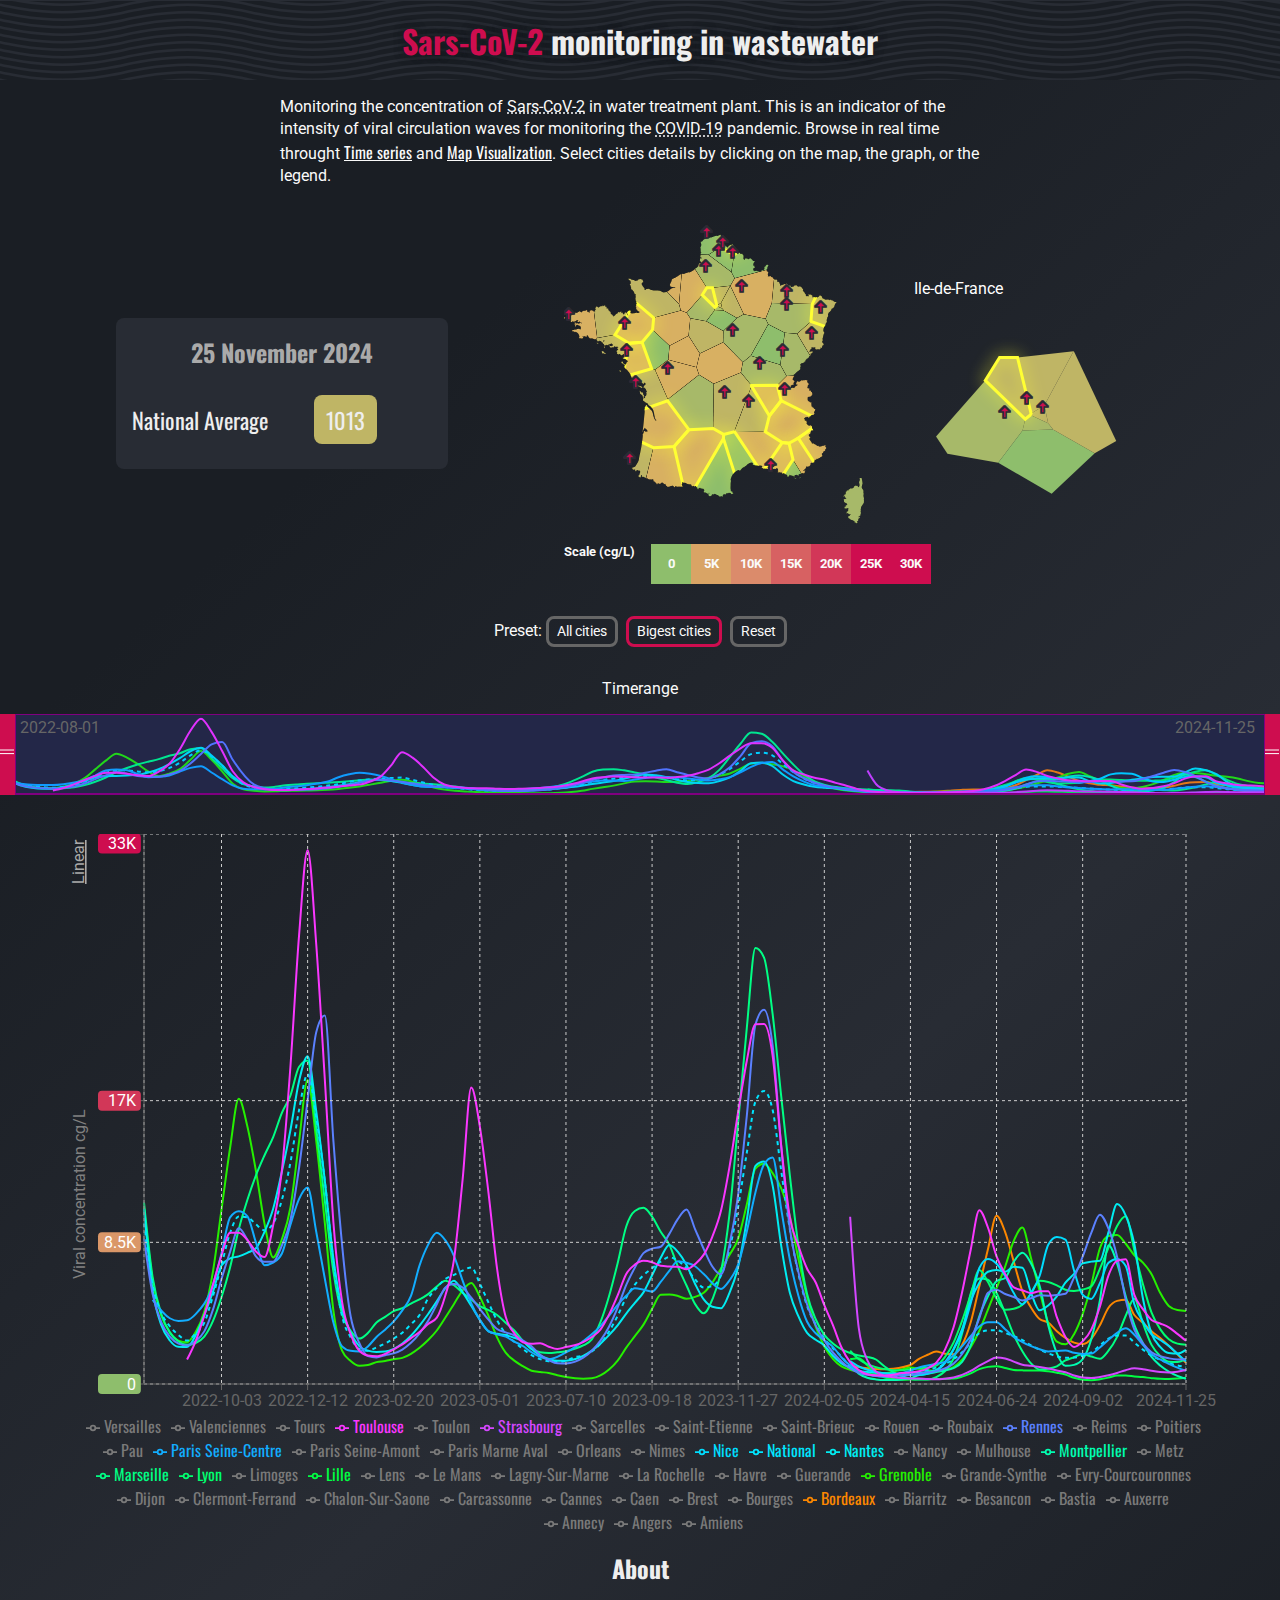
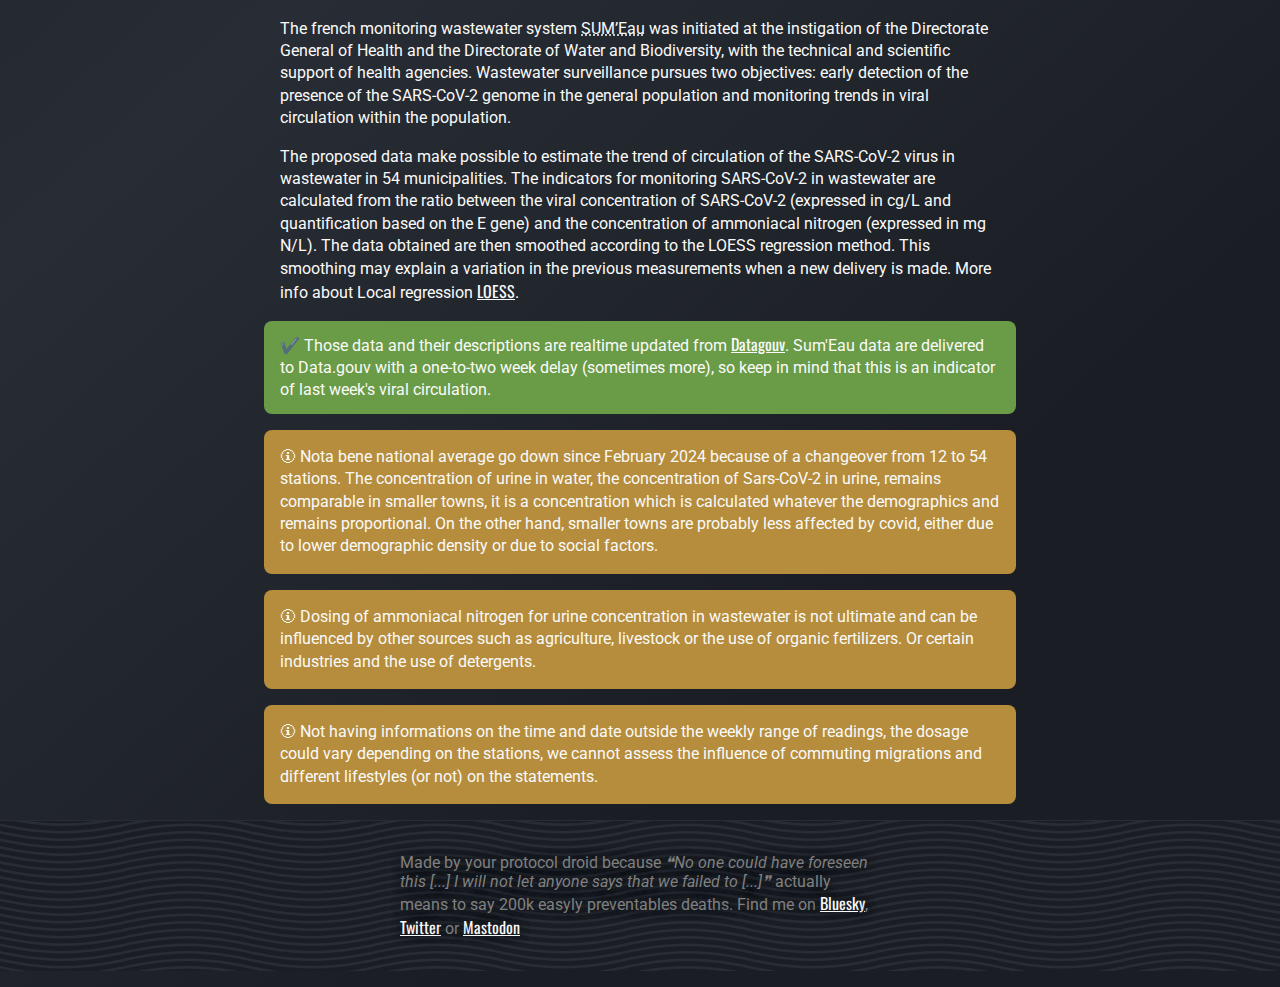
==== covid-wasted-water-france.html @ d2ecc98b "update prod" ====
<!doctype html><html lang="en"><head><meta charset="utf-8"/><link rel="icon" href="/favicon.ico"/><meta name="viewport" content="width=device-width,initial-scale=1"/><meta name="theme-color" content="#1a1e24"/><meta name="description" content="Un graphique en ligne pour surveiller la concentration de Sars-Cov-2 covid-19 dans les relevés des eaux usées de différentes villes de France"/><meta name="keywords" content="covid-19, Sars-CoV-2, eaux-usées, qualité de l'eau, dataviz"/><meta name="abstract" content="Un graphique en temps réel pour la surveillance de la concentration de
      Sars-CoV-2 dans les eaux usées. C'est un indicateur de l'intensité des
      vagues de circulation virale pour le suivi de pandémie de Covid-19 en
      France."/><meta name="image" content="https://z8po.github.io/covid-wasted-water-france/preview.png"/><meta property="og:title" content="Surveillance du Sars-Cov-2 dans les eaux usées"/><meta property="og:description" content="Un graphique en ligne pour surveiller la concentration de Sars-Cov-2 covid-19 dans les relevés des eaux usées de différentes villes de France"/><meta property="og:image" content="https://z8po.github.io/covid-wasted-water-france/preview.png"/><meta property="og:url" content="https://z8po.github.io/covid-wasted-water-france"/><meta property="twitter:card" content="summary"/><meta property="twitter:title" content="Surveillance du Sars-Cov-2 dans les eaux usées"/><meta property="twitter:description" content="Un graphique en ligne pour surveiller la concentration de Sars-Cov-2 covid-19 dans les relevés des eaux usées de différentes villes de France"/><meta property="twitter:image" content="https://z8po.github.io/covid-wasted-water-france/preview.png"/><meta property="twitter:image:alt" content="un graphique en ligne de couleurs vive avec le taux de covid en fonction du temps pour chaques villes de france"/><meta property="twitter:creator" content="@z8po"/><meta property="twitter:site" content="@z8po"/><meta property="twitter:url" content="https://z8po.github.io/covid-wasted-water-france"/><link rel="apple-touch-icon" href="/logo192.png"/><link rel="manifest" href="/manifest.json"/><title>Surveillance du Sars-Cov-2 dans les eaux usées</title><script type="application/ld+json">{
        "@context": "https://schema.org",
        "@type": "WebPage",
        "schemaVersion": "https://schema.org/docs/releases.html#v27.0",
        "url": "https://z8po.github.io/covid-wasted-water-france",
        "name": "Surveillance du Sars-Cov-2 dans les eaux usées",
        "about": [
          {
            "@type": "InfectiousDisease",
            "name": "Covid-19",
            "infectiousAgentClass": "classe 3",
            "infectiousAgent": "Sars-CoV-2",
            "transmissionMethod": "airborn",
            "description": "Le SARS-CoV-2, soit coronavirus 2 du syndrome respiratoire aigu sévère, est le virus responsable de la Covid-19. Son acronyme est parfois partiellement francisé en SRAS-CoV-2. Ce coronavirus hautement pathogène a été découvert en décembre 2019 dans la ville de Wuhan."
          },
          {
            "@type": "Thing",
            "name": "Eaux usées",
            "description": "les eaux usées rejetées par l'humain permettent de faire des analyses"
          },
          {
            "@type": "Thing",
            "name": "Graphique en ligne",
            "description": "visualisation graphique d'une jeu de données temporel"
          }
        ],
        "description": "Un graphique en ligne pour surveiller la concentration de Sars-Cov-2 covid-19 dans les revelés des eaux usées de différentes villes de France",
        "abstract": "Un graphique en temps réel pour la surveillance de la concentration de
        Sars-CoV-2 dans les eaux usées. C'est un indicateur de l'intensité des
        vagues de circulation virale pour le suivi de pandémie de Covid-19 en
        France.",
        "image": "https://z8po.github.io/covid-wasted-water-france/preview.png",
        "specialty": ["épidémiologie", "qualité de l'eau", "data science"],
        "keywords": [
          "covid-19",
          "Sars-CoV-2",
          "eaux-usées",
          "qualité de l'eau",
          "dataviz"
        ],
        "Audience": {
          "@type": "Audience",
          "audienceType": "veille sur le covid-19, les analystes, les médecins, les sociologues, les épidémiologistes",
          "description": "les professionnels ou particuliers interessées par les enjeux sanitaires et sociaux du covid",
          "geographicArea": {
            "@type": "AdministrativeArea",
            "name": "France"
          }
        },
        "countryOfOrigin": {
          "@type": "Country",
          "name": "France"
        },
        "author": {
          "@type": "Person",
          "name": "z8po",
          "image": "z8po.github.io/covid-wasted-water-france/z8po.png",
          "sameAs": ["https://x.com/z8po", "https://github.com/z8po"],
          "jobTitle": "Développeur",
          "description": "Développeur et spécialiste des humanités numériques",
          "hasOccupation": [
            {
              "@type": "Occupation",
              "name": "Développeur",
              "description": "Un développeur est un professionnel qui conçoit, crée et implémente le traitement de données et l'interface utilisateur d'une application. Il utilise des langages de programmation."
            },
            {
              "@type": "Occupation",
              "name": "Spécialiste des humanités numériques",
              "description": "Un spécialiste de l'information dans les humanités numériques est un professionnel qui possède une expertise dans l'organization, la gestion et l'accès à l'information ainsi que l'influence des technologies de l'information et de la communication sur la société."
            }
          ]
        }
      }</script><script defer="defer" src="/static/js/main.449e934a.js"></script><link href="/static/css/main.4b552368.css" rel="stylesheet"></head><body><noscript>Il est nécessaire d'activer JavaScript pour le rendu graphique.</noscript><div id="root"></div></body></html>
---- static/css/main.4b552368.css ----
@import url(https://fonts.googleapis.com/css?family=Roboto&display=swap);@import url(https://fonts.googleapis.com/css?family=Oswald&display=swap);:root{--primary-background:#1a1e24;--secondary-background:#282c34;--primary-color:#ce0d4f;--secondary-color:#242849;--primary-text:#fafafa;--secondary-text:#aaa;--third-text:#666;--green:#6a9c47;--yellow:#b68d3c;--wave:url("data:image/svg+xml, %3Csvg xmlns='http://www.w3.org/2000/svg' width='100%' height='30' viewBox='0 0 1000 120'%3E%3Cg fill='transparent' stroke='rgb(40, 44, 52)' stroke-width='10' %3E%3Cpath d='M-500 75c0 0 125-30 250-30S0 75 0 75s125 30 250 30s250-30 250-30s125-30 250-30s250 30 250 30s125 30 250 30s250-30 250-30'/%3E%3Cpath d='M-500 45c0 0 125-30 250-30S0 45 0 45s125 30 250 30s250-30 250-30s125-30 250-30s250 30 250 30s125 30 250 30s250-30 250-30'/%3E%3Cpath d='M-500 105c0 0 125-30 250-30S0 105 0 105s125 30 250 30s250-30 250-30s125-30 250-30s250 30 250 30s125 30 250 30s250-30 250-30'/%3E%3Cpath d='M-500 15c0 0 125-30 250-30S0 15 0 15s125 30 250 30s250-30 250-30s125-30 250-30s250 30 250 30s125 30 250 30s250-30 250-30'/%3E%3Cpath d='M-500-15c0 0 125-30 250-30S0-15 0-15s125 30 250 30s250-30 250-30s125-30 250-30s250 30 250 30s125 30 250 30s250-30 250-30'/%3E%3Cpath d='M-500 135c0 0 125-30 250-30S0 135 0 135s125 30 250 30s250-30 250-30s125-30 250-30s250 30 250 30s125 30 250 30s250-30 250-30'/%3E%3C/g%3E%3C/svg%3E");--wave-color:url("data:image/svg+xml, %3Csvg xmlns='http://www.w3.org/2000/svg' width='100%' height='30' viewBox='0 0 1000 120'%3E%3Cg fill='transparent' stroke='rgb(50, 54, 62)' stroke-width='18' %3E%3Cpath d='M-500 75c0 0 125-30 250-30S0 75 0 75s125 30 250 30s250-30 250-30s125-30 250-30s250 30 250 30s125 30 250 30s250-30 250-30'/%3E%3Cpath d='M-500 45c0 0 125-30 250-30S0 45 0 45s125 30 250 30s250-30 250-30s125-30 250-30s250 30 250 30s125 30 250 30s250-30 250-30'/%3E%3Cpath  d='M-500 105c0 0 125-30 250-30S0 105 0 105s125 30 250 30s250-30 250-30s125-30 250-30s250 30 250 30s125 30 250 30s250-30 250-30'/%3E%3Cpath stroke='rgb(206, 13, 79)' d='M-500 15c0 0 125-30 250-30S0 15 0 15s125 30 250 30s250-30 250-30s125-30 250-30s250 30 250 30s125 30 250 30s250-30 250-30'/%3E%3Cpath  d='M-500-15c0 0 125-30 250-30S0-15 0-15s125 30 250 30s250-30 250-30s125-30 250-30s250 30 250 30s125 30 250 30s250-30 250-30'/%3E%3Cpath stroke='rgb(206, 13, 79)' d='M-500 135c0 0 125-30 250-30S0 135 0 135s125 30 250 30s250-30 250-30s125-30 250-30s250 30 250 30s125 30 250 30s250-30 250-30'/%3E%3C/g%3E%3C/svg%3E")}body,html{height:100%}body{-webkit-font-smoothing:antialiased;-moz-osx-font-smoothing:grayscale;display:flex;flex-direction:column;font-family:Roboto;margin:0}#root{background:linear-gradient(138deg,#1a1e24 20%,#282c34 50%,#1a1e24 80%);background:linear-gradient(138deg,var(--primary-background) 20%,var(--secondary-background) 50%,var(--primary-background) 80%);flex:1 0 auto}.recharts-responsive-container{margin:0 auto;overflow:visible;transition:all .1s linear}.recharts-default-tooltip{background:#1a1e24;background:var(--primary-background);border:1px solid #ccc;border-radius:.4rem;box-shadow:.1em .1em 5em 0 #00000080;padding:.9rem 1rem;text-align:left;width:210px;& .recharts-tooltip-label{font-weight:700;margin:0 auto .4rem 0;padding:0;text-align:center}& .recharts-tooltip-item-list{margin:0 auto;padding:0 .5rem;& .recharts-tooltip-item{font-size:.8rem;list-style:none;margin-bottom:.3rem;margin-right:.5rem;&.recharts-tooltip-item-highlight{background-color:#282c34;background-color:var(--secondary-background)}& .recharts-tooltip-item-circle{border-radius:.5rem;display:inline-block;height:.5rem;width:2rem}& .recharts-tooltip-item-name{color:#fafafa;color:var(--primary-text);padding:0 .25rem;width:50px}& .recharts-tooltip-item-value{border-radius:5px;color:#fafafa;color:var(--primary-text);float:right;font-weight:700;padding:.2rem .5rem;text-align:right}}}}.recharts-legend-item-text,.recharts-surface path,.recharts-tooltip-item-name{font-family:Oswald;text-transform:capitalize;transition:all .2s linear;-webkit-user-select:none;user-select:none}.recharts-default-legend li{cursor:pointer}.recharts-brush{&>rect:first-child{fill:#1a1e24;fill:var(--primary-background);fill-opacity:1}& .recharts-brush-slide{fill:#282c34;fill:var(--secondary-background);fill-opacity:1}}.desactivated{display:none}:not(.minimap){.recharts-line:not(.desactivated){& path{transition:stroke-width .2s linear,stroke .2s linear}&:has(+.recharts-active-dot:hover){& path{stroke-width:10}}&:hover{& path{stroke-width:10}}}}.recharts-reference-line text{fill:#1a1e24;fill:var(--primary-background);display:none;font-size:.7rem;font-style:italic;text-transform:none;& tspan{fill:#fafafa;fill:var(--primary-text)}}.scale-switch{fill:#aaa;fill:var(--secondary-text);cursor:pointer;text-decoration:underline;text-transform:capitalize;transform:all 1s linear;&:hover{fill:#fafafa;fill:var(--primary-text)}}.dashboard{display:flex;flex-wrap:wrap;& .graph{flex-grow:1;min-width:60%}& .carto{align-items:center;display:flex;flex-grow:1;flex-wrap:wrap;justify-content:space-evenly;margin:0 auto 2rem;width:100%;& .info{background:#282c34;background:var(--secondary-background);border-radius:.5rem;color:#fafafa;color:var(--primary-text);padding:1rem;width:300px;& .date{color:#aaa;color:var(--secondary-text);display:inline-block;font-family:Oswald;font-size:1.5rem;font-weight:700;margin:0 0 1.5rem;vertical-align:sub}}& .carto-legend{color:#fafafa;color:var(--primary-text);display:flex;font-size:.8rem;font-weight:700;margin-top:1rem;& .carto-legend-title{margin-right:1rem}& .carto-legend-element{& .carto-legend-scale{cursor:mark;display:inline-block;height:2.5rem;line-height:2.5rem;vertical-align:top;vertical-align:center;width:2.5rem}}}}}.minimap{background:#282c34;background:var(--secondary-background);margin-bottom:2.5rem;margin-top:1rem;width:100%;& .brush-bar{margin-left:-50%;margin-top:-80px;position:absolute}& .handle{fill:#ce0d4f;fill:var(--primary-color)}}.france-svg{min-height:320px;width:300px;& text.france-svg-label{text-anchor:end;fill:#ce0d4f;fill:var(--primary-color);stroke:#282c34;stroke:var(--secondary-background);stroke-width:1;cursor:pointer;font-size:1rem;font-weight:700;text-transform:capitalize;& tspan.label-city{fill:#f9248b;font-family:Oswald;font-weight:700}}& .station{cursor:pointer;transition:fill .3s,stroke .3s;&.activated,&.selected{transition:fill .3s,stroke .3s}}& .station-neon{fill:none;stroke:#ff30;stroke-width:3px;cursor:pointer;transition:fill .3s,stroke .3s;&.selected{stroke:#ff3}&.activated,&.selected{filter:url(#neon);transition:fill .3s,stroke .3s}&.activated{stroke:#ff6}}}.idf-svg{min-height:250px}.counter{align-items:center;color:#eee;display:flex;font-family:Oswald;margin-bottom:.5rem;min-height:3.2rem;width:300px;& .city,& .concentration{font-size:1.4rem;opacity:0;text-transform:capitalize;transition:all 1s}& .city{var(--primary-text)-space:nowrap;flex-basis:50%;opacity:100%;text-align:right}& .concentration{border-radius:.5rem;display:inline-block;margin-left:2rem;opacity:100%;padding:.5rem .75rem}}p{&.info{background:#6a9c47;background:var(--green);padding:.75rem 1rem}&.info,&.warn{border-radius:.5rem;max-width:720px}&.warn{background:#b68d3c;background:var(--yellow);padding:1rem}}text{font-family:Roboto}a{color:#fafafa;color:var(--primary-text)}a,h1,h2,h3{font-family:Oswald}h1,h2,h3{color:#eee;margin:0 auto;padding:1rem}p{color:#fafafa;color:var(--primary-text);line-height:1.4rem;margin:1rem auto;max-width:720px;padding:0 1rem;text-align:left}@keyframes wavecolor{0%{background-image:url("data:image/svg+xml, %3Csvg xmlns='http://www.w3.org/2000/svg' width='100%' height='30' viewBox='0 0 1000 120'%3E%3Cg fill='transparent' stroke='rgb(40, 44, 52)' stroke-width='10' %3E%3Cpath d='M-500 75c0 0 125-30 250-30S0 75 0 75s125 30 250 30s250-30 250-30s125-30 250-30s250 30 250 30s125 30 250 30s250-30 250-30'/%3E%3Cpath d='M-500 45c0 0 125-30 250-30S0 45 0 45s125 30 250 30s250-30 250-30s125-30 250-30s250 30 250 30s125 30 250 30s250-30 250-30'/%3E%3Cpath d='M-500 105c0 0 125-30 250-30S0 105 0 105s125 30 250 30s250-30 250-30s125-30 250-30s250 30 250 30s125 30 250 30s250-30 250-30'/%3E%3Cpath d='M-500 15c0 0 125-30 250-30S0 15 0 15s125 30 250 30s250-30 250-30s125-30 250-30s250 30 250 30s125 30 250 30s250-30 250-30'/%3E%3Cpath d='M-500-15c0 0 125-30 250-30S0-15 0-15s125 30 250 30s250-30 250-30s125-30 250-30s250 30 250 30s125 30 250 30s250-30 250-30'/%3E%3Cpath d='M-500 135c0 0 125-30 250-30S0 135 0 135s125 30 250 30s250-30 250-30s125-30 250-30s250 30 250 30s125 30 250 30s250-30 250-30'/%3E%3C/g%3E%3C/svg%3E");background-image:var(--wave)}50%{background-image:url("data:image/svg+xml, %3Csvg xmlns='http://www.w3.org/2000/svg' width='100%' height='30' viewBox='0 0 1000 120'%3E%3Cg fill='transparent' stroke='rgb(40, 44, 52)' stroke-width='10' %3E%3Cpath d='M-500 75c0 0 125-30 250-30S0 75 0 75s125 30 250 30s250-30 250-30s125-30 250-30s250 30 250 30s125 30 250 30s250-30 250-30'/%3E%3Cpath d='M-500 45c0 0 125-30 250-30S0 45 0 45s125 30 250 30s250-30 250-30s125-30 250-30s250 30 250 30s125 30 250 30s250-30 250-30'/%3E%3Cpath d='M-500 105c0 0 125-30 250-30S0 105 0 105s125 30 250 30s250-30 250-30s125-30 250-30s250 30 250 30s125 30 250 30s250-30 250-30'/%3E%3Cpath d='M-500 15c0 0 125-30 250-30S0 15 0 15s125 30 250 30s250-30 250-30s125-30 250-30s250 30 250 30s125 30 250 30s250-30 250-30'/%3E%3Cpath d='M-500-15c0 0 125-30 250-30S0-15 0-15s125 30 250 30s250-30 250-30s125-30 250-30s250 30 250 30s125 30 250 30s250-30 250-30'/%3E%3Cpath d='M-500 135c0 0 125-30 250-30S0 135 0 135s125 30 250 30s250-30 250-30s125-30 250-30s250 30 250 30s125 30 250 30s250-30 250-30'/%3E%3C/g%3E%3C/svg%3E");background-image:var(--wave)}55%{background-image:url("data:image/svg+xml, %3Csvg xmlns='http://www.w3.org/2000/svg' width='100%' height='30' viewBox='0 0 1000 120'%3E%3Cg fill='transparent' stroke='rgb(50, 54, 62)' stroke-width='18' %3E%3Cpath d='M-500 75c0 0 125-30 250-30S0 75 0 75s125 30 250 30s250-30 250-30s125-30 250-30s250 30 250 30s125 30 250 30s250-30 250-30'/%3E%3Cpath d='M-500 45c0 0 125-30 250-30S0 45 0 45s125 30 250 30s250-30 250-30s125-30 250-30s250 30 250 30s125 30 250 30s250-30 250-30'/%3E%3Cpath  d='M-500 105c0 0 125-30 250-30S0 105 0 105s125 30 250 30s250-30 250-30s125-30 250-30s250 30 250 30s125 30 250 30s250-30 250-30'/%3E%3Cpath stroke='rgb(206, 13, 79)' d='M-500 15c0 0 125-30 250-30S0 15 0 15s125 30 250 30s250-30 250-30s125-30 250-30s250 30 250 30s125 30 250 30s250-30 250-30'/%3E%3Cpath  d='M-500-15c0 0 125-30 250-30S0-15 0-15s125 30 250 30s250-30 250-30s125-30 250-30s250 30 250 30s125 30 250 30s250-30 250-30'/%3E%3Cpath stroke='rgb(206, 13, 79)' d='M-500 135c0 0 125-30 250-30S0 135 0 135s125 30 250 30s250-30 250-30s125-30 250-30s250 30 250 30s125 30 250 30s250-30 250-30'/%3E%3C/g%3E%3C/svg%3E");background-image:var(--wave-color)}70%{background-image:url("data:image/svg+xml, %3Csvg xmlns='http://www.w3.org/2000/svg' width='100%' height='30' viewBox='0 0 1000 120'%3E%3Cg fill='transparent' stroke='rgb(40, 44, 52)' stroke-width='10' %3E%3Cpath d='M-500 75c0 0 125-30 250-30S0 75 0 75s125 30 250 30s250-30 250-30s125-30 250-30s250 30 250 30s125 30 250 30s250-30 250-30'/%3E%3Cpath d='M-500 45c0 0 125-30 250-30S0 45 0 45s125 30 250 30s250-30 250-30s125-30 250-30s250 30 250 30s125 30 250 30s250-30 250-30'/%3E%3Cpath d='M-500 105c0 0 125-30 250-30S0 105 0 105s125 30 250 30s250-30 250-30s125-30 250-30s250 30 250 30s125 30 250 30s250-30 250-30'/%3E%3Cpath d='M-500 15c0 0 125-30 250-30S0 15 0 15s125 30 250 30s250-30 250-30s125-30 250-30s250 30 250 30s125 30 250 30s250-30 250-30'/%3E%3Cpath d='M-500-15c0 0 125-30 250-30S0-15 0-15s125 30 250 30s250-30 250-30s125-30 250-30s250 30 250 30s125 30 250 30s250-30 250-30'/%3E%3Cpath d='M-500 135c0 0 125-30 250-30S0 135 0 135s125 30 250 30s250-30 250-30s125-30 250-30s250 30 250 30s125 30 250 30s250-30 250-30'/%3E%3C/g%3E%3C/svg%3E");background-image:var(--wave)}to{background-image:url("data:image/svg+xml, %3Csvg xmlns='http://www.w3.org/2000/svg' width='100%' height='30' viewBox='0 0 1000 120'%3E%3Cg fill='transparent' stroke='rgb(40, 44, 52)' stroke-width='10' %3E%3Cpath d='M-500 75c0 0 125-30 250-30S0 75 0 75s125 30 250 30s250-30 250-30s125-30 250-30s250 30 250 30s125 30 250 30s250-30 250-30'/%3E%3Cpath d='M-500 45c0 0 125-30 250-30S0 45 0 45s125 30 250 30s250-30 250-30s125-30 250-30s250 30 250 30s125 30 250 30s250-30 250-30'/%3E%3Cpath d='M-500 105c0 0 125-30 250-30S0 105 0 105s125 30 250 30s250-30 250-30s125-30 250-30s250 30 250 30s125 30 250 30s250-30 250-30'/%3E%3Cpath d='M-500 15c0 0 125-30 250-30S0 15 0 15s125 30 250 30s250-30 250-30s125-30 250-30s250 30 250 30s125 30 250 30s250-30 250-30'/%3E%3Cpath d='M-500-15c0 0 125-30 250-30S0-15 0-15s125 30 250 30s250-30 250-30s125-30 250-30s250 30 250 30s125 30 250 30s250-30 250-30'/%3E%3Cpath d='M-500 135c0 0 125-30 250-30S0 135 0 135s125 30 250 30s250-30 250-30s125-30 250-30s250 30 250 30s125 30 250 30s250-30 250-30'/%3E%3C/g%3E%3C/svg%3E");background-image:var(--wave)}}footer,h1{animation:wavecolor 30s infinite;background:#1a1e24;background:var(--primary-background);background-image:url("data:image/svg+xml, %3Csvg xmlns='http://www.w3.org/2000/svg' width='100%' height='30' viewBox='0 0 1000 120'%3E%3Cg fill='transparent' stroke='rgb(40, 44, 52)' stroke-width='10' %3E%3Cpath d='M-500 75c0 0 125-30 250-30S0 75 0 75s125 30 250 30s250-30 250-30s125-30 250-30s250 30 250 30s125 30 250 30s250-30 250-30'/%3E%3Cpath d='M-500 45c0 0 125-30 250-30S0 45 0 45s125 30 250 30s250-30 250-30s125-30 250-30s250 30 250 30s125 30 250 30s250-30 250-30'/%3E%3Cpath d='M-500 105c0 0 125-30 250-30S0 105 0 105s125 30 250 30s250-30 250-30s125-30 250-30s250 30 250 30s125 30 250 30s250-30 250-30'/%3E%3Cpath d='M-500 15c0 0 125-30 250-30S0 15 0 15s125 30 250 30s250-30 250-30s125-30 250-30s250 30 250 30s125 30 250 30s250-30 250-30'/%3E%3Cpath d='M-500-15c0 0 125-30 250-30S0-15 0-15s125 30 250 30s250-30 250-30s125-30 250-30s250 30 250 30s125 30 250 30s250-30 250-30'/%3E%3Cpath d='M-500 135c0 0 125-30 250-30S0 135 0 135s125 30 250 30s250-30 250-30s125-30 250-30s250 30 250 30s125 30 250 30s250-30 250-30'/%3E%3C/g%3E%3C/svg%3E");background-image:var(--wave);border-top:1px solid #282c34;border-top:1px solid var(--secondary-background);text-shadow:0 0 5px #1a1e24,0 0 8px #1a1e24,0 0 10px #1a1e24;text-shadow:0 0 5px var(--primary-background),0 0 8px var(--primary-background),0 0 10px var(--primary-background)}h1{& span{color:#ce0d4f;color:var(--primary-color)}}footer{& div{color:gray;margin:auto auto 1rem;max-width:480px;padding:2rem}}.preset{color:#fafafa;color:var(--primary-text);margin-bottom:2rem;& .reset{background:none;border:3px solid #666;border-radius:.5rem;color:#fafafa;color:var(--primary-text);cursor:pointer;display:inline-block;font-family:Roboto;font-size:.9rem;font-style:normal;margin-left:.25rem;padding:.25rem .5rem;transition:all .2s linear;&:hover{border:3px solid #fafafa;border:3px solid var(--primary-text)}}& .selected{border:3px solid #ce0d4f;border:3px solid var(--primary-color)}}@media screen and (min-width:0px){abbr[data-title]{position:relative;-webkit-text-decoration:underline dotted;text-decoration:underline dotted}abbr[data-title]:focus:after,abbr[data-title]:hover:after{var(--primary-text)-space:nowrap;background-color:#1e1e1e;border-radius:3px;bottom:-30px;box-shadow:1px 1px 5px 0 #0006;color:#fff;content:attr(data-title);font-size:14px;left:0;padding:3px 5px;position:absolute;width:auto}}@media screen and (min-width:600px){.recharts-reference-line text{display:block;font-size:.7rem}}@media screen and (min-width:800px){.recharts-reference-line text{display:block;font-size:.9rem}.dashboard{& .carto{flex-grow:0}}}.App{text-align:center}.App-logo{height:40vmin;pointer-events:none}@media (prefers-reduced-motion:no-preference){.App-logo{animation:App-logo-spin 20s linear infinite}}.App-header{align-items:center;background-color:#282c34;color:#fff;display:flex;flex-direction:column;font-size:calc(10px + 2vmin);justify-content:center;min-height:100vh}.App-link{color:#61dafb}@keyframes App-logo-spin{0%{transform:rotate(0deg)}to{transform:rotate(1turn)}}
/*# sourceMappingURL=main.4b552368.css.map*/
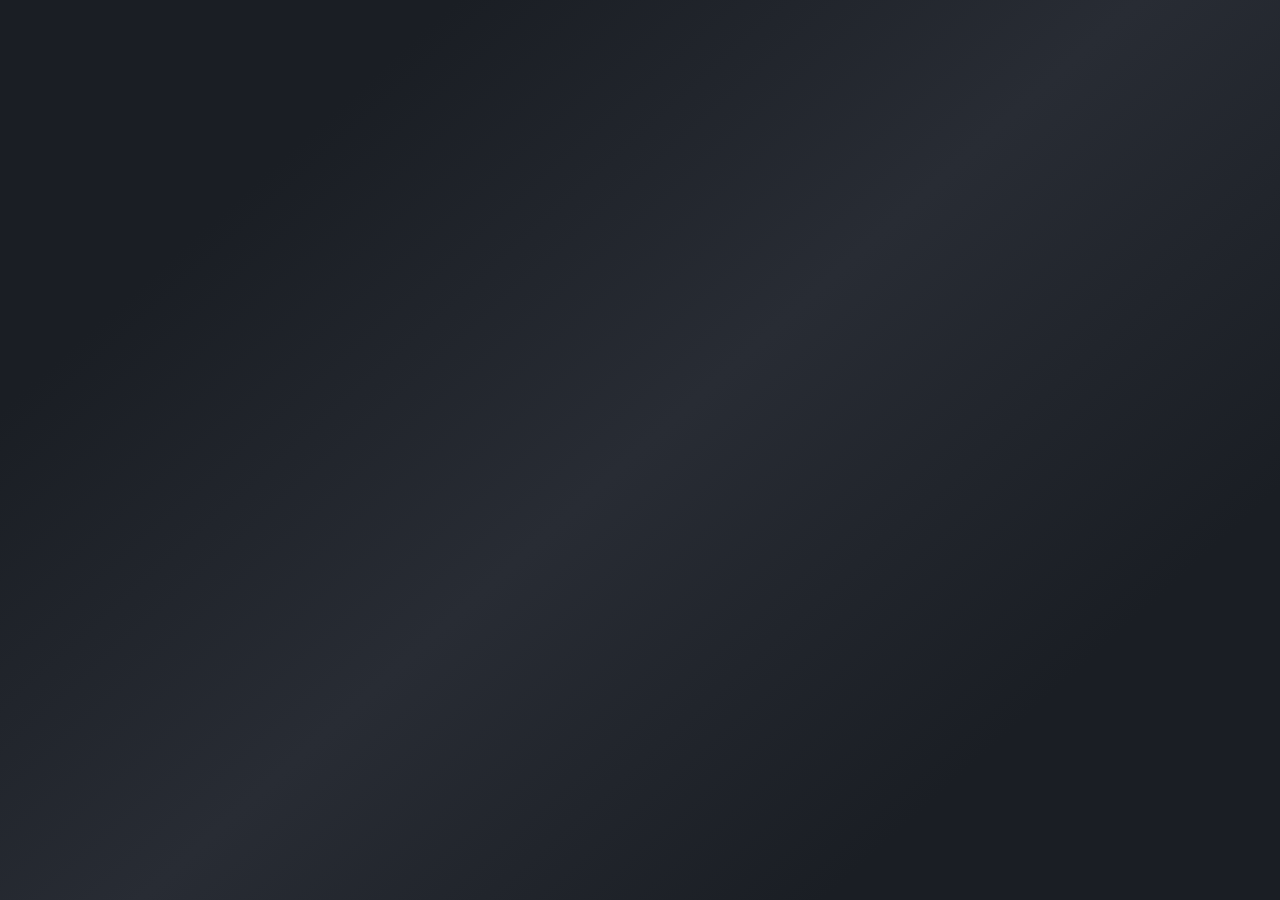
==== commit 4dea1c24: "update prod" ====
--- a/covid-wasted-water-france.html
+++ b/covid-wasted-water-france.html
@@ -74,4 +74,4 @@
             }
           ]
         }
-      }</script><script defer="defer" src="/static/js/main.449e934a.js"></script><link href="/static/css/main.4b552368.css" rel="stylesheet"></head><body><noscript>Il est nécessaire d'activer JavaScript pour le rendu graphique.</noscript><div id="root"></div></body></html>+      }</script><script defer="defer" src="/static/js/main.6fdefda2.js"></script><link href="/static/css/main.a387c716.css" rel="stylesheet"></head><body><noscript>Il est nécessaire d'activer JavaScript pour le rendu graphique.</noscript><div id="root"></div></body></html>--- a/static/css/main.a387c716.css
+++ b/static/css/main.a387c716.css
@@ -0,0 +1,2 @@
+@import url(https://fonts.googleapis.com/css?family=Roboto&display=swap);@import url(https://fonts.googleapis.com/css?family=Oswald&display=swap);:root{--primary-background:#1a1e24;--secondary-background:#282c34;--primary-color:#ce0d4f;--secondary-color:#242849;--primary-text:#fafafa;--secondary-text:#aaa;--third-text:#666;--green:#6a9c47;--yellow:#b68d3c;--waves:url(/static/media/wavess.252c75428f8b0a82afa8.svg)}body,html{height:100%}body{-webkit-font-smoothing:antialiased;-moz-osx-font-smoothing:grayscale;display:flex;flex-direction:column;font-family:Roboto;margin:0}#root{background:linear-gradient(138deg,#1a1e24 20%,#282c34 50%,#1a1e24 80%);background:linear-gradient(138deg,var(--primary-background) 20%,var(--secondary-background) 50%,var(--primary-background) 80%);flex:1 0 auto}.recharts-responsive-container{margin:0 auto;overflow:visible;transition:all .1s linear}.recharts-default-tooltip{background:#1a1e24;background:var(--primary-background);border:1px solid #ccc;border-radius:.4rem;box-shadow:.1em .1em 5em 0 #00000080;padding:.9rem 1rem;text-align:left;width:210px;& .recharts-tooltip-label{font-weight:700;margin:0 auto .4rem 0;padding:0;text-align:center}& .recharts-tooltip-item-list{margin:0 auto;padding:0 .5rem;& .recharts-tooltip-item{font-size:.8rem;list-style:none;margin-bottom:.3rem;margin-right:.5rem;&.recharts-tooltip-item-highlight{background-color:#282c34;background-color:var(--secondary-background)}& .recharts-tooltip-item-circle{border-radius:.5rem;display:inline-block;height:.5rem;width:2rem}& .recharts-tooltip-item-name{color:#fafafa;color:var(--primary-text);padding:0 .25rem;width:50px}& .recharts-tooltip-item-value{border-radius:5px;color:#fafafa;color:var(--primary-text);float:right;font-weight:700;padding:.2rem .5rem;text-align:right}}}}.recharts-legend-item-text,.recharts-surface path,.recharts-tooltip-item-name{font-family:Oswald;text-transform:capitalize;transition:all .2s linear;-webkit-user-select:none;user-select:none}.recharts-default-legend li{cursor:pointer}.recharts-brush{&>rect:first-child{fill:#1a1e24;fill:var(--primary-background);fill-opacity:1}& .recharts-brush-slide{fill:#282c34;fill:var(--secondary-background);fill-opacity:1}}.desactivated{display:none}:not(.minimap){.recharts-line:not(.desactivated){& path{transition:stroke-width .2s linear,stroke .2s linear}&:has(+.recharts-active-dot:hover){& path{stroke-width:10}}&:hover{& path{stroke-width:10}}}}.recharts-reference-line text{fill:#1a1e24;fill:var(--primary-background);display:none;font-size:.7rem;font-style:italic;text-transform:none;& tspan{fill:#fafafa;fill:var(--primary-text)}}.scale-switch{fill:#aaa;fill:var(--secondary-text);cursor:pointer;text-decoration:underline;text-transform:capitalize;transform:all 1s linear;&:hover{fill:#fafafa;fill:var(--primary-text)}}.dashboard{display:flex;flex-wrap:wrap;& .graph{flex-grow:1;min-width:60%}& .carto{align-items:center;display:flex;flex-grow:1;flex-wrap:wrap;justify-content:space-evenly;margin:0 auto 2rem;width:100%;& .info{background:#282c34;background:var(--secondary-background);border-radius:.5rem;color:#fafafa;color:var(--primary-text);padding:1rem;width:300px;& .date{color:#aaa;color:var(--secondary-text);display:inline-block;font-family:Oswald;font-size:1.5rem;font-weight:700;margin:0 0 1.5rem;vertical-align:sub}}& .carto-legend{color:#fafafa;color:var(--primary-text);display:flex;font-size:.8rem;font-weight:700;margin-top:1rem;& .carto-legend-title{margin-right:1rem}& .carto-legend-element{& .carto-legend-scale{cursor:mark;display:inline-block;height:2.5rem;line-height:2.5rem;vertical-align:top;vertical-align:center;width:2.5rem}}}}}.minimap{background:#282c34;background:var(--secondary-background);margin-bottom:2.5rem;margin-top:1rem;width:100%;& .brush-bar{margin-left:-50%;margin-top:-80px;position:absolute}& .handle{fill:#ce0d4f;fill:var(--primary-color)}}.france-svg{min-height:320px;width:300px;& text.france-svg-label{text-anchor:end;fill:#ce0d4f;fill:var(--primary-color);stroke:#282c34;stroke:var(--secondary-background);stroke-width:1;cursor:pointer;font-size:1rem;font-weight:700;text-transform:capitalize;& tspan.label-city{fill:#f9248b;font-family:Oswald;font-weight:700}}& .station{cursor:pointer;transition:fill .3s,stroke .3s;&.activated,&.selected{transition:fill .3s,stroke .3s}}& .station-neon{fill:none;stroke:#ff30;stroke-width:3px;cursor:pointer;transition:fill .3s,stroke .3s;&.selected{stroke:#ff3}&.activated,&.selected{filter:url(#neon);transition:fill .3s,stroke .3s}&.activated{stroke:#ff6}}}.idf-svg{min-height:250px}.counter{align-items:center;color:#eee;display:flex;font-family:Oswald;margin-bottom:.5rem;min-height:3.2rem;width:300px;& .city,& .concentration{font-size:1.4rem;opacity:0;text-transform:capitalize;transition:all 1s}& .city{var(--primary-text)-space:nowrap;flex-basis:50%;opacity:100%;text-align:right}& .concentration{border-radius:.5rem;display:inline-block;margin-left:2rem;opacity:100%;padding:.5rem .75rem}}p{&.info{background:#6a9c47;background:var(--green);padding:.75rem 1rem}&.info,&.warn{border-radius:.5rem;max-width:720px}&.warn{background:#b68d3c;background:var(--yellow);padding:1rem}}text{font-family:Roboto}a{color:#fafafa;color:var(--primary-text)}a,h1,h2,h3{font-family:Oswald}h1,h2,h3{color:#eee;margin:0 auto;padding:1rem}p{color:#fafafa;color:var(--primary-text);line-height:1.4rem;margin:1rem auto;max-width:720px;padding:0 1rem;text-align:left}footer,h1{background:#1a1e24;background:var(--primary-background);background-image:url(/static/media/wavess.252c75428f8b0a82afa8.svg);background-image:var(--waves);background-size:cover;border-bottom:1px solid #282c34;border-bottom:1px solid var(--secondary-background);border-top:1px solid #282c34;border-top:1px solid var(--secondary-background);text-shadow:0 0 5px #1a1e24;text-shadow:0 0 5px var(--primary-background)}h1{& span{color:#ce0d4f;color:var(--primary-color)}}footer{& div{color:gray;margin:auto auto 1rem;max-width:480px;padding:2rem}}.preset{color:#fafafa;color:var(--primary-text);margin-bottom:2rem;& .reset{background:none;border:3px solid #666;border-radius:.5rem;color:#fafafa;color:var(--primary-text);cursor:pointer;display:inline-block;font-family:Roboto;font-size:.9rem;font-style:normal;margin-left:.25rem;padding:.25rem .5rem;transition:all .2s linear;&:hover{border:3px solid #fafafa;border:3px solid var(--primary-text)}}& .selected{border:3px solid #ce0d4f;border:3px solid var(--primary-color)}}@media screen and (min-width:0px){abbr[data-title]{position:relative;-webkit-text-decoration:underline dotted;text-decoration:underline dotted}abbr[data-title]:focus:after,abbr[data-title]:hover:after{var(--primary-text)-space:nowrap;background-color:#1e1e1e;border-radius:3px;bottom:-30px;box-shadow:1px 1px 5px 0 #0006;color:#fff;content:attr(data-title);font-size:14px;left:0;padding:3px 5px;position:absolute;width:auto}}@media screen and (min-width:600px){.recharts-reference-line text{display:block;font-size:.7rem}}@media screen and (min-width:800px){.recharts-reference-line text{display:block;font-size:.9rem}.dashboard{& .carto{flex-grow:0}}}.App{text-align:center}.App-logo{height:40vmin;pointer-events:none}@media (prefers-reduced-motion:no-preference){.App-logo{animation:App-logo-spin 20s linear infinite}}.App-header{align-items:center;background-color:#282c34;color:#fff;display:flex;flex-direction:column;font-size:calc(10px + 2vmin);justify-content:center;min-height:100vh}.App-link{color:#61dafb}@keyframes App-logo-spin{0%{transform:rotate(0deg)}to{transform:rotate(1turn)}}
+/*# sourceMappingURL=main.a387c716.css.map*/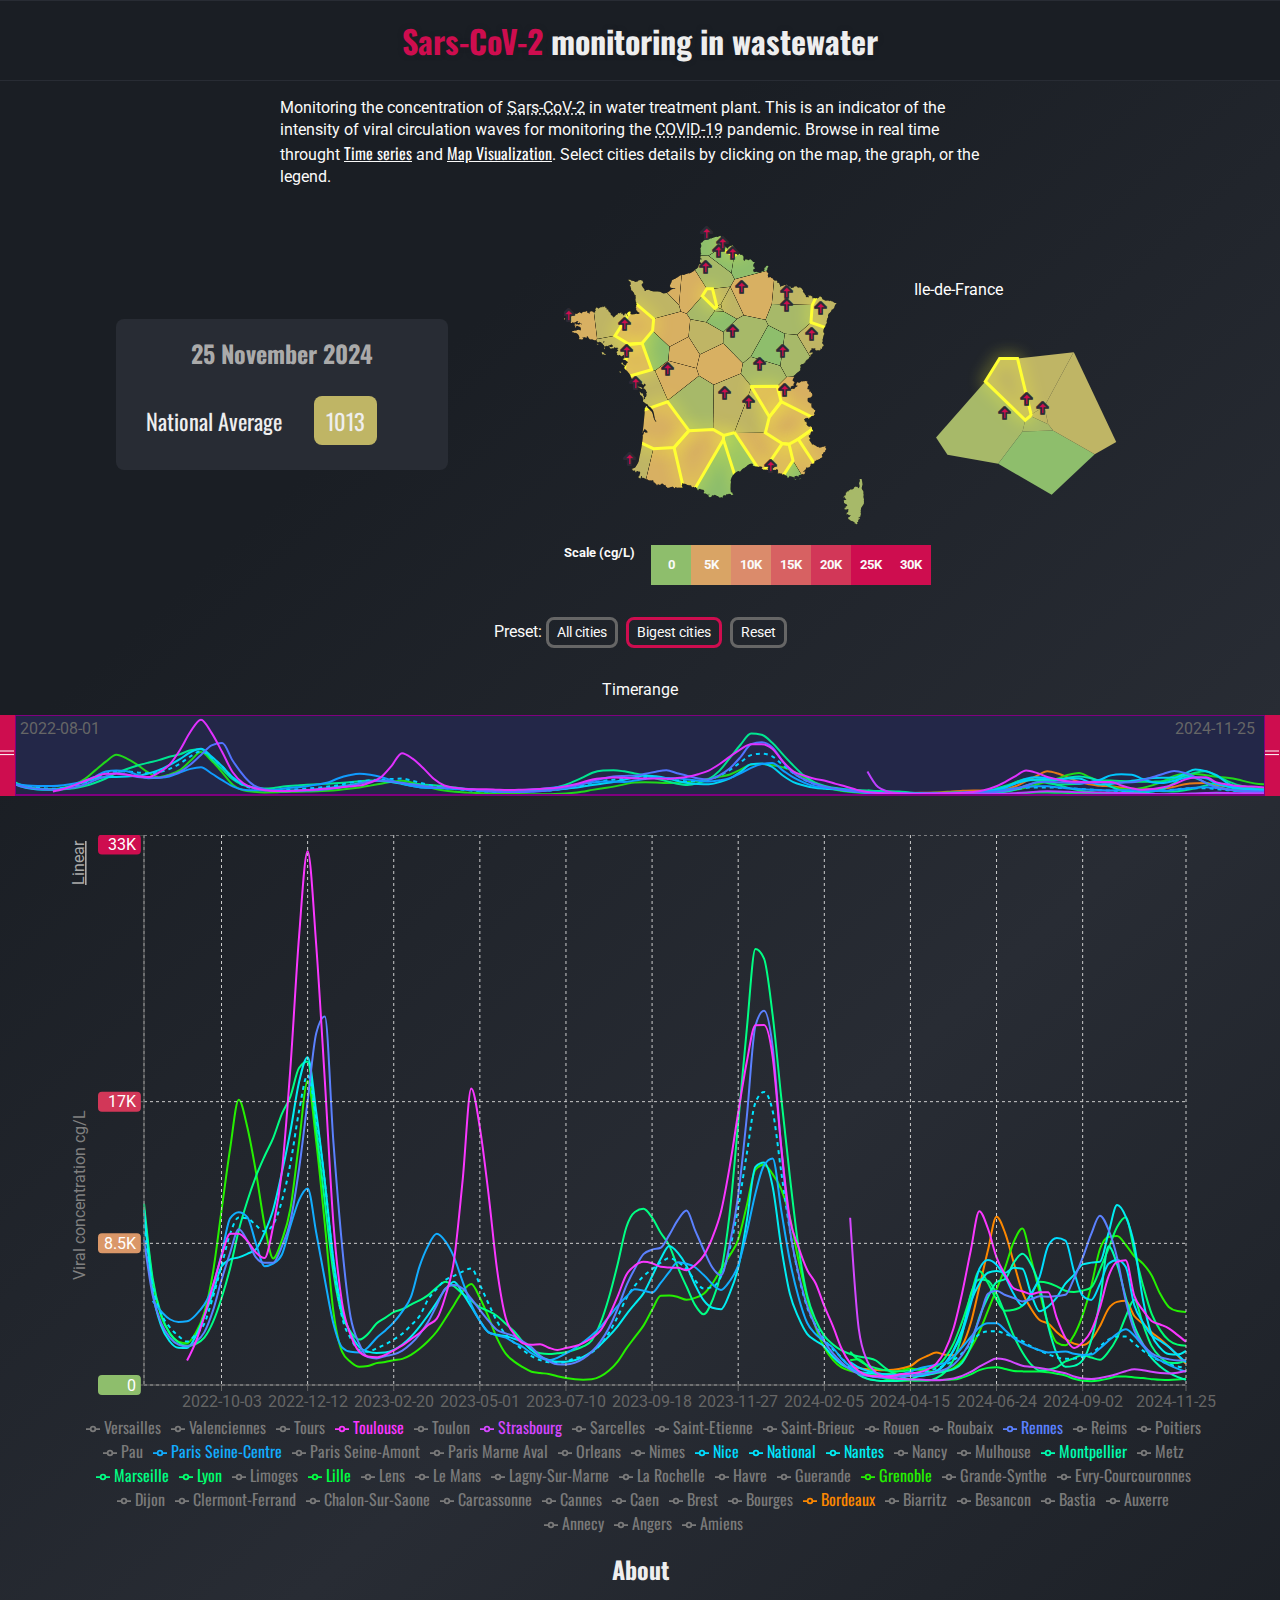
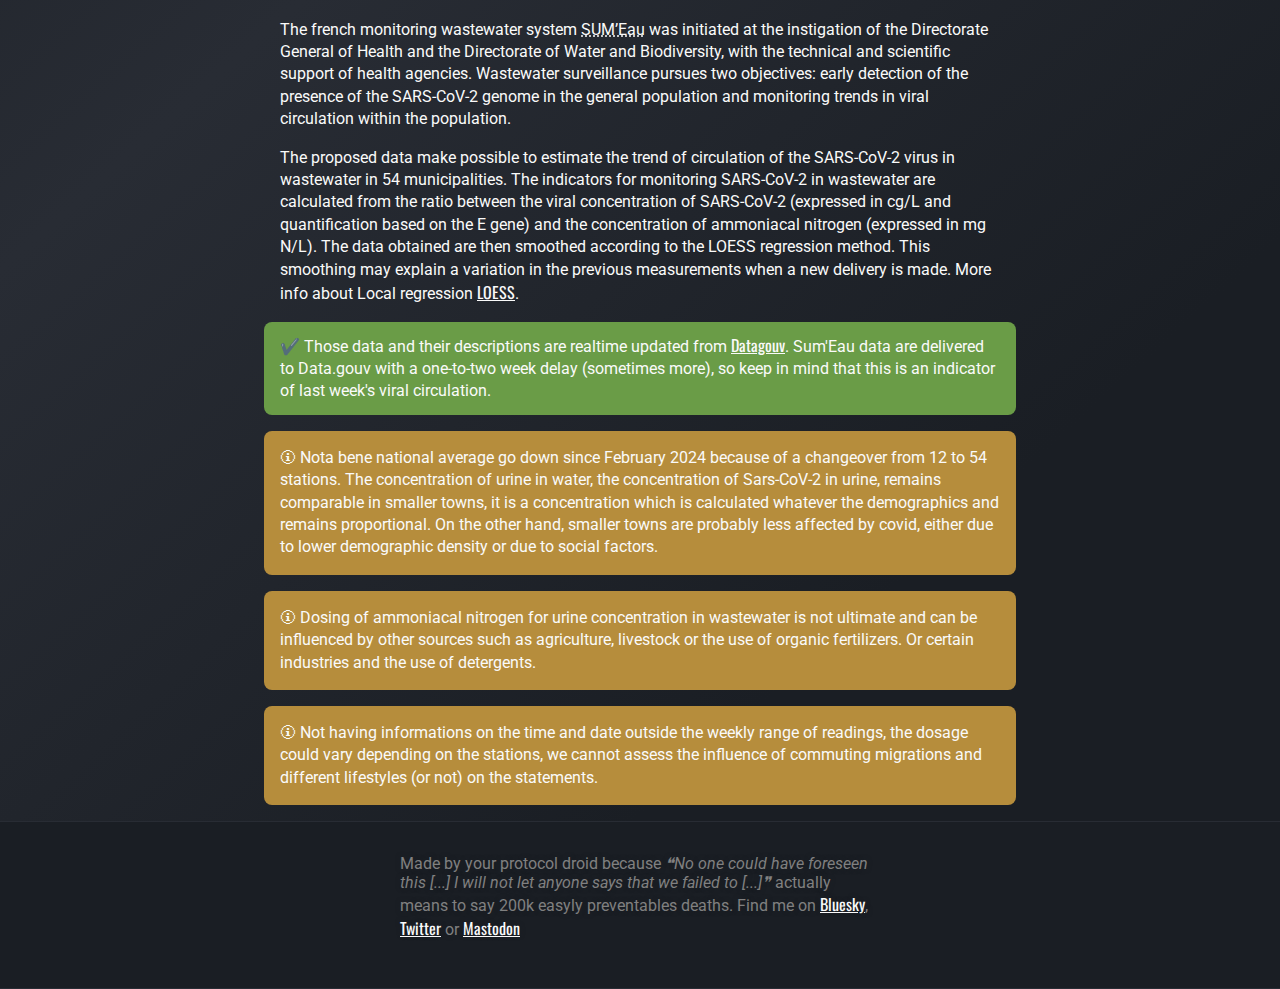
==== commit e3820fd0: "update prod" ====
--- a/covid-wasted-water-france.html
+++ b/covid-wasted-water-france.html
@@ -74,4 +74,4 @@
             }
           ]
         }
-      }</script><script defer="defer" src="/static/js/main.6fdefda2.js"></script><link href="/static/css/main.a387c716.css" rel="stylesheet"></head><body><noscript>Il est nécessaire d'activer JavaScript pour le rendu graphique.</noscript><div id="root"></div></body></html>+      }</script><script defer="defer" src="/static/js/main.8a18a24f.js"></script><link href="/static/css/main.a387c716.css" rel="stylesheet"></head><body><noscript>Il est nécessaire d'activer JavaScript pour le rendu graphique.</noscript><div id="root"></div></body></html>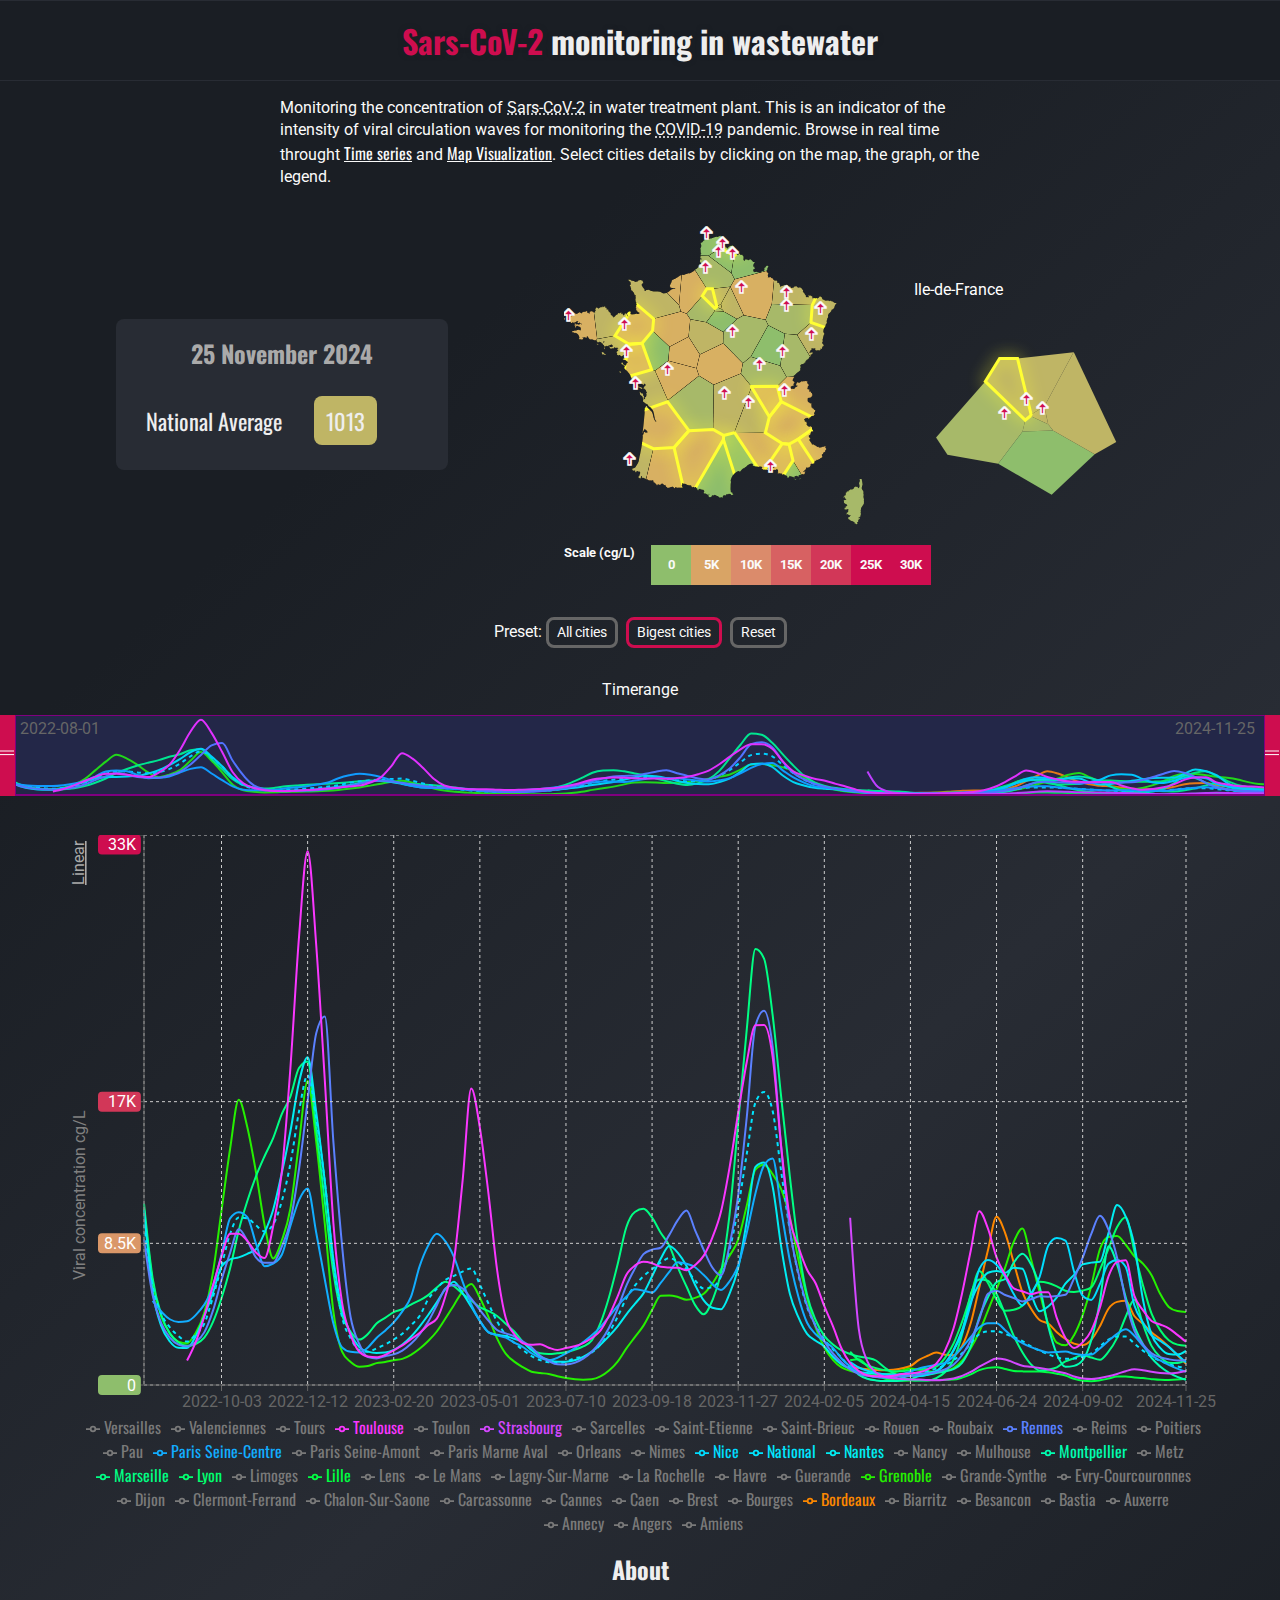
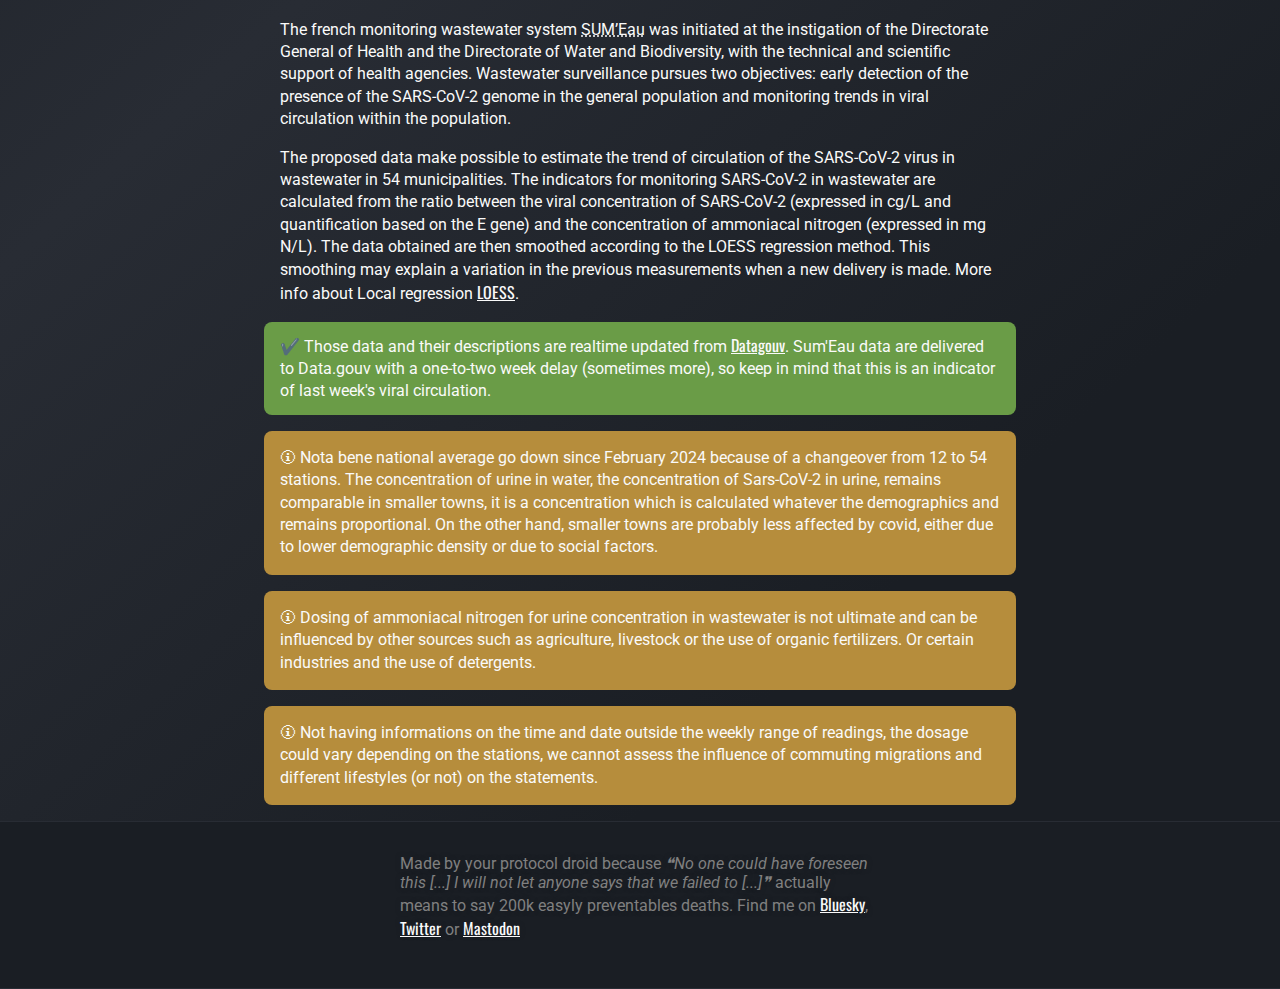
==== commit f41c98d2: "update prod" ====
--- a/covid-wasted-water-france.html
+++ b/covid-wasted-water-france.html
@@ -74,4 +74,4 @@
             }
           ]
         }
-      }</script><script defer="defer" src="/static/js/main.8a18a24f.js"></script><link href="/static/css/main.a387c716.css" rel="stylesheet"></head><body><noscript>Il est nécessaire d'activer JavaScript pour le rendu graphique.</noscript><div id="root"></div></body></html>+      }</script><script defer="defer" src="/static/js/main.8a18a24f.js"></script><link href="/static/css/main.4eedc6f4.css" rel="stylesheet"></head><body><noscript>Il est nécessaire d'activer JavaScript pour le rendu graphique.</noscript><div id="root"></div></body></html>--- a/static/css/main.4eedc6f4.css
+++ b/static/css/main.4eedc6f4.css
@@ -0,0 +1,2 @@
+@import url(https://fonts.googleapis.com/css?family=Roboto&display=swap);@import url(https://fonts.googleapis.com/css?family=Oswald&display=swap);:root{--primary-background:#1a1e24;--secondary-background:#282c34;--primary-color:#ce0d4f;--secondary-color:#242849;--primary-text:#fafafa;--secondary-text:#aaa;--third-text:#666;--green:#6a9c47;--yellow:#b68d3c;--waves:url(/static/media/wavess.252c75428f8b0a82afa8.svg)}body,html{height:100%}body{-webkit-font-smoothing:antialiased;-moz-osx-font-smoothing:grayscale;display:flex;flex-direction:column;font-family:Roboto;margin:0}#root{background:linear-gradient(138deg,#1a1e24 20%,#282c34 50%,#1a1e24 80%);background:linear-gradient(138deg,var(--primary-background) 20%,var(--secondary-background) 50%,var(--primary-background) 80%);flex:1 0 auto}.recharts-responsive-container{margin:0 auto;overflow:visible;transition:all .1s linear}.recharts-default-tooltip{background:#1a1e24;background:var(--primary-background);border:1px solid #ccc;border-radius:.4rem;box-shadow:.1em .1em 5em 0 #00000080;padding:.9rem 1rem;text-align:left;width:210px;& .recharts-tooltip-label{font-weight:700;margin:0 auto .4rem 0;padding:0;text-align:center}& .recharts-tooltip-item-list{margin:0 auto;padding:0 .5rem;& .recharts-tooltip-item{font-size:.8rem;list-style:none;margin-bottom:.3rem;margin-right:.5rem;&.recharts-tooltip-item-highlight{background-color:#282c34;background-color:var(--secondary-background)}& .recharts-tooltip-item-circle{border-radius:.5rem;display:inline-block;height:.5rem;width:2rem}& .recharts-tooltip-item-name{color:#fafafa;color:var(--primary-text);padding:0 .25rem;width:50px}& .recharts-tooltip-item-value{border-radius:5px;color:#fafafa;color:var(--primary-text);float:right;font-weight:700;padding:.2rem .5rem;text-align:right}}}}.recharts-legend-item-text,.recharts-surface path,.recharts-tooltip-item-name{font-family:Oswald;text-transform:capitalize;transition:all .2s linear;-webkit-user-select:none;user-select:none}.recharts-default-legend li{cursor:pointer}.recharts-brush{&>rect:first-child{fill:#1a1e24;fill:var(--primary-background);fill-opacity:1}& .recharts-brush-slide{fill:#282c34;fill:var(--secondary-background);fill-opacity:1}}.desactivated{display:none}:not(.minimap){.recharts-line:not(.desactivated){& path{transition:stroke-width .2s linear,stroke .2s linear}&:has(+.recharts-active-dot:hover){& path{stroke-width:10}}&:hover{& path{stroke-width:10}}}}.recharts-reference-line text{fill:#1a1e24;fill:var(--primary-background);display:none;font-size:.7rem;font-style:italic;text-transform:none;& tspan{fill:#fafafa;fill:var(--primary-text)}}.scale-switch{fill:#aaa;fill:var(--secondary-text);cursor:pointer;text-decoration:underline;text-transform:capitalize;transform:all 1s linear;&:hover{fill:#fafafa;fill:var(--primary-text)}}.dashboard{display:flex;flex-wrap:wrap;& .graph{flex-grow:1;min-width:60%}& .carto{align-items:center;display:flex;flex-grow:1;flex-wrap:wrap;justify-content:space-evenly;margin:0 auto 2rem;width:100%;& .info{background:#282c34;background:var(--secondary-background);border-radius:.5rem;color:#fafafa;color:var(--primary-text);padding:1rem;width:300px;& .date{color:#aaa;color:var(--secondary-text);display:inline-block;font-family:Oswald;font-size:1.5rem;font-weight:700;margin:0 0 1.5rem;vertical-align:sub}}& .carto-legend{color:#fafafa;color:var(--primary-text);display:flex;font-size:.8rem;font-weight:700;margin-top:1rem;& .carto-legend-title{margin-right:1rem}& .carto-legend-element{& .carto-legend-scale{cursor:mark;display:inline-block;height:2.5rem;line-height:2.5rem;vertical-align:top;vertical-align:center;width:2.5rem}}}}}.minimap{background:#282c34;background:var(--secondary-background);margin-bottom:2.5rem;margin-top:1rem;width:100%;& .brush-bar{margin-left:-50%;margin-top:-80px;position:absolute}& .handle{fill:#ce0d4f;fill:var(--primary-color)}}.france-svg{min-height:320px;width:300px;& text.france-svg-label{text-anchor:end;fill:#ce0d4f;fill:var(--primary-color);stroke:#fafafa;stroke:var(--primary-text);stroke-width:1;cursor:pointer;font-size:1rem;font-weight:700;text-transform:capitalize;& tspan.label-city{fill:#f9248b;font-family:Oswald;font-weight:700}}& .station{cursor:pointer;transition:fill .3s,stroke .3s;&.activated,&.selected{transition:fill .3s,stroke .3s}}& .station-neon{fill:none;stroke:#ff30;stroke-width:3px;cursor:pointer;transition:fill .3s,stroke .3s;&.selected{stroke:#ff3}&.activated,&.selected{filter:url(#neon);transition:fill .3s,stroke .3s}&.activated{stroke:#ff6}}}.idf-svg{min-height:250px}.counter{align-items:center;color:#eee;display:flex;font-family:Oswald;margin-bottom:.5rem;min-height:3.2rem;width:300px;& .city,& .concentration{font-size:1.4rem;opacity:0;text-transform:capitalize;transition:all 1s}& .city{var(--primary-text)-space:nowrap;flex-basis:50%;opacity:100%;text-align:right}& .concentration{border-radius:.5rem;display:inline-block;margin-left:2rem;opacity:100%;padding:.5rem .75rem}}p{&.info{background:#6a9c47;background:var(--green);padding:.75rem 1rem}&.info,&.warn{border-radius:.5rem;max-width:720px}&.warn{background:#b68d3c;background:var(--yellow);padding:1rem}}text{font-family:Roboto}a{color:#fafafa;color:var(--primary-text)}a,h1,h2,h3{font-family:Oswald}h1,h2,h3{color:#eee;margin:0 auto;padding:1rem}p{color:#fafafa;color:var(--primary-text);line-height:1.4rem;margin:1rem auto;max-width:720px;padding:0 1rem;text-align:left}footer,h1{background:#1a1e24;background:var(--primary-background);background-image:url(/static/media/wavess.252c75428f8b0a82afa8.svg);background-image:var(--waves);background-size:cover;border-bottom:1px solid #282c34;border-bottom:1px solid var(--secondary-background);border-top:1px solid #282c34;border-top:1px solid var(--secondary-background);text-shadow:0 0 5px #1a1e24;text-shadow:0 0 5px var(--primary-background)}h1{& span{color:#ce0d4f;color:var(--primary-color)}}footer{& div{color:gray;margin:auto auto 1rem;max-width:480px;padding:2rem}}.preset{color:#fafafa;color:var(--primary-text);margin-bottom:2rem;& .reset{background:none;border:3px solid #666;border-radius:.5rem;color:#fafafa;color:var(--primary-text);cursor:pointer;display:inline-block;font-family:Roboto;font-size:.9rem;font-style:normal;margin-left:.25rem;padding:.25rem .5rem;transition:all .2s linear;&:hover{border:3px solid #fafafa;border:3px solid var(--primary-text)}}& .selected{border:3px solid #ce0d4f;border:3px solid var(--primary-color)}}@media screen and (min-width:0px){abbr[data-title]{position:relative;-webkit-text-decoration:underline dotted;text-decoration:underline dotted}abbr[data-title]:focus:after,abbr[data-title]:hover:after{var(--primary-text)-space:nowrap;background-color:#1e1e1e;border-radius:3px;bottom:-30px;box-shadow:1px 1px 5px 0 #0006;color:#fff;content:attr(data-title);font-size:14px;left:0;padding:3px 5px;position:absolute;width:auto}}@media screen and (min-width:600px){.recharts-reference-line text{display:block;font-size:.7rem}}@media screen and (min-width:800px){.recharts-reference-line text{display:block;font-size:.9rem}.dashboard{& .carto{flex-grow:0}}}.App{text-align:center}.App-logo{height:40vmin;pointer-events:none}@media (prefers-reduced-motion:no-preference){.App-logo{animation:App-logo-spin 20s linear infinite}}.App-header{align-items:center;background-color:#282c34;color:#fff;display:flex;flex-direction:column;font-size:calc(10px + 2vmin);justify-content:center;min-height:100vh}.App-link{color:#61dafb}@keyframes App-logo-spin{0%{transform:rotate(0deg)}to{transform:rotate(1turn)}}
+/*# sourceMappingURL=main.4eedc6f4.css.map*/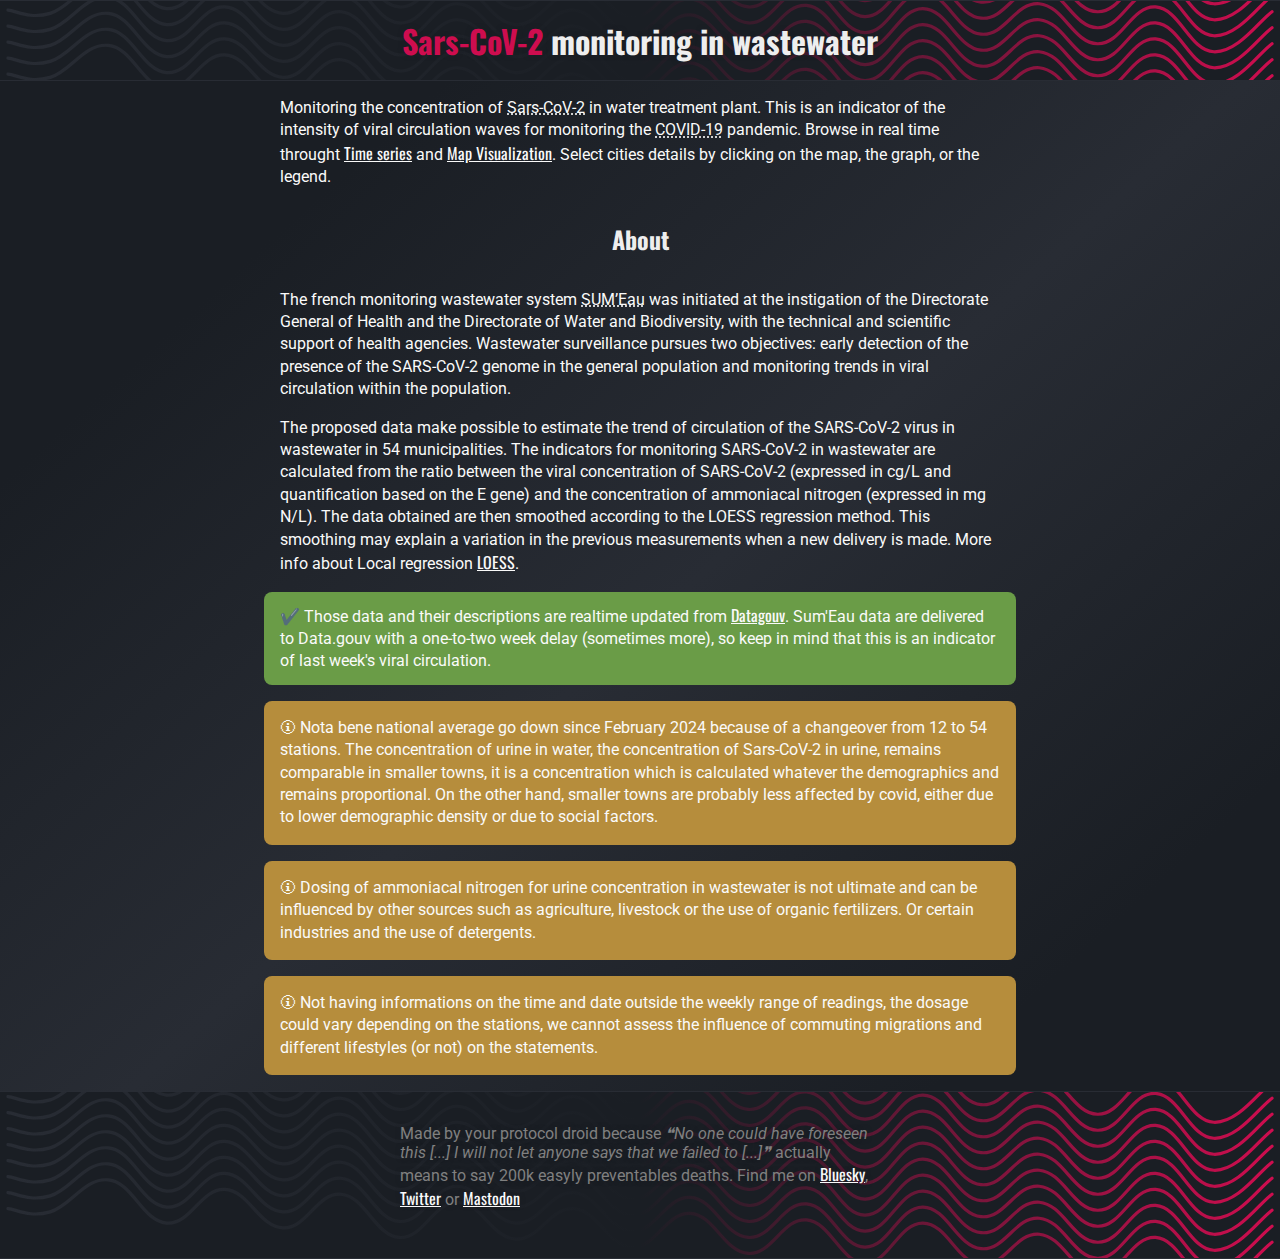
==== commit d8dbe357: "update prod" ====
--- a/covid-wasted-water-france.html
+++ b/covid-wasted-water-france.html
@@ -74,4 +74,4 @@
             }
           ]
         }
-      }</script><script defer="defer" src="/static/js/main.8a18a24f.js"></script><link href="/static/css/main.4eedc6f4.css" rel="stylesheet"></head><body><noscript>Il est nécessaire d'activer JavaScript pour le rendu graphique.</noscript><div id="root"></div></body></html>+      }</script><script defer="defer" src="/static/js/main.1e2d182b.js"></script><link href="/static/css/main.619eb56f.css" rel="stylesheet"></head><body><noscript>Il est nécessaire d'activer JavaScript pour le rendu graphique.</noscript><div id="root"></div></body></html>--- a/static/css/main.619eb56f.css
+++ b/static/css/main.619eb56f.css
@@ -0,0 +1,2 @@
+@import url(https://fonts.googleapis.com/css?family=Roboto&display=swap);@import url(https://fonts.googleapis.com/css?family=Oswald&display=swap);:root{--primary-background:#1a1e24;--secondary-background:#282c34;--primary-color:#ce0d4f;--secondary-color:#242849;--primary-text:#fafafa;--secondary-text:#aaa;--third-text:#666;--green:#6a9c47;--yellow:#b68d3c;--waves:url(/static/media/wavess.a04edd12dc62f62a6b77.svg)}body,html{height:100%}body{-webkit-font-smoothing:antialiased;-moz-osx-font-smoothing:grayscale;display:flex;flex-direction:column;font-family:Roboto;margin:0}#root{background:linear-gradient(138deg,#1a1e24 20%,#282c34 50%,#1a1e24 80%);background:linear-gradient(138deg,var(--primary-background) 20%,var(--secondary-background) 50%,var(--primary-background) 80%);flex:1 0 auto}.recharts-responsive-container{margin:0 auto;overflow:visible;transition:all .1s linear}.recharts-default-tooltip{background:#1a1e24;background:var(--primary-background);border:1px solid #ccc;border-radius:.4rem;box-shadow:.1em .1em 5em 0 #00000080;padding:.9rem 1rem;text-align:left;width:210px;& .recharts-tooltip-label{font-weight:700;margin:0 auto .4rem 0;padding:0;text-align:center}& .recharts-tooltip-item-list{margin:0 auto;padding:0 .5rem;& .recharts-tooltip-item{font-size:.8rem;list-style:none;margin-bottom:.3rem;margin-right:.5rem;&.recharts-tooltip-item-highlight{background-color:#282c34;background-color:var(--secondary-background)}& .recharts-tooltip-item-circle{border-radius:.5rem;display:inline-block;height:.5rem;width:2rem}& .recharts-tooltip-item-name{color:#fafafa;color:var(--primary-text);padding:0 .25rem;width:50px}& .recharts-tooltip-item-value{border-radius:5px;color:#fafafa;color:var(--primary-text);float:right;font-weight:700;padding:.2rem .5rem;text-align:right}}}}.recharts-legend-item-text,.recharts-surface path,.recharts-tooltip-item-name{font-family:Oswald;text-transform:capitalize;transition:all .2s linear;-webkit-user-select:none;user-select:none}.recharts-default-legend li{cursor:pointer}.recharts-brush{&>rect:first-child{fill:#1a1e24;fill:var(--primary-background);fill-opacity:1}& .recharts-brush-slide{fill:#282c34;fill:var(--secondary-background);fill-opacity:1}}.desactivated{display:none}:not(.minimap){.recharts-line:not(.desactivated){& path{transition:stroke-width .2s linear,stroke .2s linear}&:has(+.recharts-active-dot:hover){& path{stroke-width:10}}&:hover{& path{stroke-width:10}}}}.recharts-reference-line text{fill:#1a1e24;fill:var(--primary-background);display:none;font-size:.7rem;font-style:italic;text-transform:none;& tspan{fill:#fafafa;fill:var(--primary-text)}}.scale-switch{fill:#aaa;fill:var(--secondary-text);cursor:pointer;text-decoration:underline;text-transform:capitalize;transform:all 1s linear;&:hover{fill:#fafafa;fill:var(--primary-text)}}.dashboard{display:flex;flex-wrap:wrap;& .graph{flex-grow:1;min-width:60%}& .carto{align-items:center;display:flex;flex-grow:1;flex-wrap:wrap;justify-content:space-evenly;margin:0 auto 2rem;width:100%;& .info{background:#282c34;background:var(--secondary-background);border-radius:.5rem;color:#fafafa;color:var(--primary-text);padding:1rem;width:300px;& .date{color:#aaa;color:var(--secondary-text);display:inline-block;font-family:Oswald;font-size:1.5rem;font-weight:700;margin:0 0 1.5rem;vertical-align:sub}}& .carto-legend{color:#fafafa;color:var(--primary-text);display:flex;font-size:.8rem;font-weight:700;margin-top:1rem;& .carto-legend-title{margin-right:1rem}& .carto-legend-element{& .carto-legend-scale{cursor:mark;display:inline-block;height:2.5rem;line-height:2.5rem;vertical-align:top;vertical-align:center;width:2.5rem}}}}}.minimap{background:#282c34;background:var(--secondary-background);margin-bottom:2.5rem;margin-top:1rem;width:100%;& .brush-bar{margin-left:-50%;margin-top:-80px;position:absolute}& .handle{fill:#ce0d4f;fill:var(--primary-color)}}.france-svg{min-height:320px;width:300px;& text.france-svg-label{text-anchor:end;fill:#ce0d4f;fill:var(--primary-color);stroke:#fafafa;stroke:var(--primary-text);stroke-width:1;cursor:pointer;font-size:1rem;font-weight:700;text-transform:capitalize;& tspan.label-city{fill:#f9248b;font-family:Oswald;font-weight:700}}& .station{cursor:pointer;transition:fill .3s,stroke .3s;&.activated,&.selected{transition:fill .3s,stroke .3s}}& .station-neon{fill:none;stroke:#ff30;stroke-width:3px;cursor:pointer;transition:fill .3s,stroke .3s;&.selected{stroke:#ff3}&.activated,&.selected{filter:url(#neon);transition:fill .3s,stroke .3s}&.activated{stroke:#ff6}}}.idf-svg{min-height:250px}.counter{align-items:center;color:#eee;display:flex;font-family:Oswald;margin-bottom:.5rem;min-height:3.2rem;width:300px;& .city,& .concentration{font-size:1.4rem;opacity:0;text-transform:capitalize;transition:all 1s}& .city{var(--primary-text)-space:nowrap;flex-basis:50%;opacity:100%;text-align:right}& .concentration{border-radius:.5rem;display:inline-block;margin-left:2rem;opacity:100%;padding:.5rem .75rem}}p{&.info{background:#6a9c47;background:var(--green);padding:.75rem 1rem}&.info,&.warn{border-radius:.5rem;max-width:720px}&.warn{background:#b68d3c;background:var(--yellow);padding:1rem}}text{font-family:Roboto}a{color:#fafafa;color:var(--primary-text)}a,h1,h2,h3{font-family:Oswald}h1,h2,h3{color:#eee;margin:0 auto;padding:1rem}p{color:#fafafa;color:var(--primary-text);line-height:1.4rem;margin:1rem auto;max-width:720px;padding:0 1rem;text-align:left}footer,h1{background:#1a1e24;background:var(--primary-background);background-image:url(/static/media/wavess.a04edd12dc62f62a6b77.svg);background-image:var(--waves);background-position:50%;background-size:cover;border-bottom:1px solid #282c34;border-bottom:1px solid var(--secondary-background);border-top:1px solid #282c34;border-top:1px solid var(--secondary-background);text-shadow:0 0 5px #1a1e24;text-shadow:0 0 5px var(--primary-background)}h1{& span{color:#ce0d4f;color:var(--primary-color)}}footer{& div{color:gray;margin:auto auto 1rem;max-width:480px;padding:2rem}}.preset{color:#fafafa;color:var(--primary-text);margin-bottom:2rem;& .reset{background:none;border:3px solid #666;border-radius:.5rem;color:#fafafa;color:var(--primary-text);cursor:pointer;display:inline-block;font-family:Roboto;font-size:.9rem;font-style:normal;margin-left:.25rem;padding:.25rem .5rem;transition:all .2s linear;&:hover{border:3px solid #fafafa;border:3px solid var(--primary-text)}}& .selected{border:3px solid #ce0d4f;border:3px solid var(--primary-color)}}@media screen and (min-width:0px){abbr[data-title]{position:relative;-webkit-text-decoration:underline dotted;text-decoration:underline dotted}abbr[data-title]:focus:after,abbr[data-title]:hover:after{var(--primary-text)-space:nowrap;background-color:#1e1e1e;border-radius:3px;bottom:-30px;box-shadow:1px 1px 5px 0 #0006;color:#fff;content:attr(data-title);font-size:14px;left:0;padding:3px 5px;position:absolute;width:auto}}@media screen and (min-width:600px){.recharts-reference-line text{display:block;font-size:.7rem}}@media screen and (min-width:800px){.recharts-reference-line text{display:block;font-size:.9rem}.dashboard{& .carto{flex-grow:0}}}.App{text-align:center}.App-logo{height:40vmin;pointer-events:none}@media (prefers-reduced-motion:no-preference){.App-logo{animation:App-logo-spin 20s linear infinite}}.App-header{align-items:center;background-color:#282c34;color:#fff;display:flex;flex-direction:column;font-size:calc(10px + 2vmin);justify-content:center;min-height:100vh}.App-link{color:#61dafb}@keyframes App-logo-spin{0%{transform:rotate(0deg)}to{transform:rotate(1turn)}}
+/*# sourceMappingURL=main.619eb56f.css.map*/